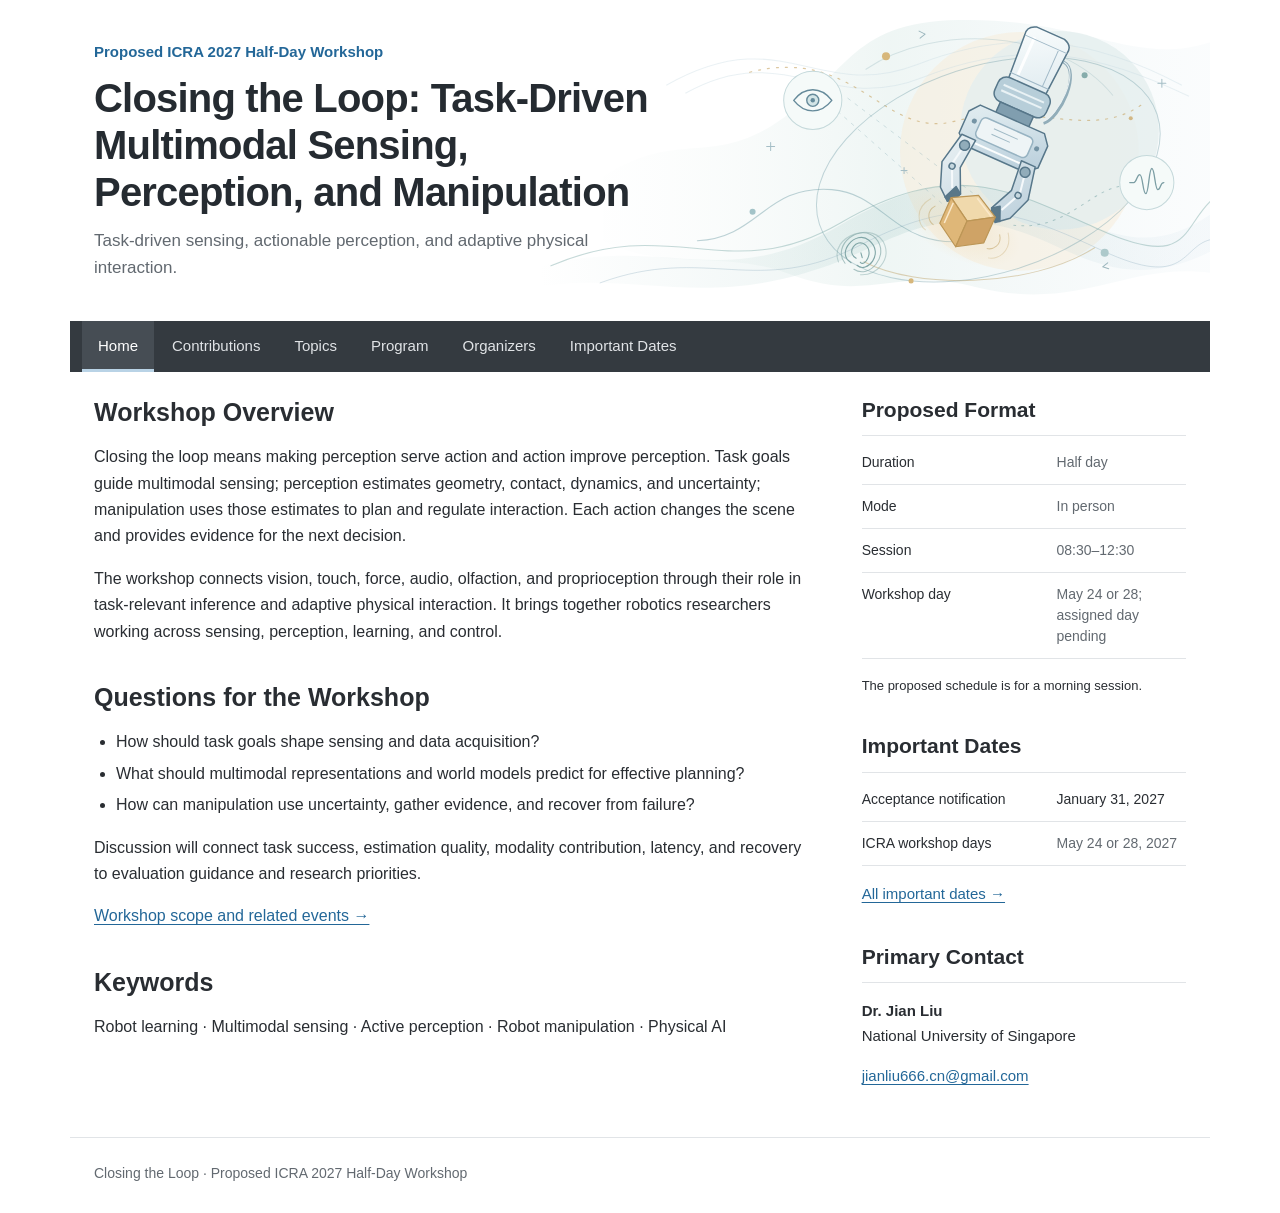
==== index.html @ 82f2e0cb "Align workshop site with completed proposal" ====
<!DOCTYPE html>
<html lang="en">
<head>
  <meta charset="utf-8" />
  <meta name="viewport" content="width=device-width, initial-scale=1" />
  <title>Closing the Loop | ICRA 2027 Workshop</title>
  <meta name="description" content="Closing the Loop is a proposed ICRA 2027 half-day workshop on task-driven multimodal sensing, perception, and manipulation." />
  <link rel="icon" href="assets/favicon.svg" type="image/svg+xml" />
  <link rel="stylesheet" href="styles.css" />
</head>
<body>
  <a class="skip-link" href="#main-content">Skip to content</a>

  <header class="site-header container">
    <div class="header-content">
      <p class="workshop-label">Proposed ICRA 2027 Half-Day Workshop</p>
      <p class="site-title">Closing the Loop: Task-Driven Multimodal Sensing, Perception, and Manipulation</p>
      <p class="subtitle">Task-driven sensing, actionable perception, and adaptive physical interaction.</p>
    </div>
  </header>

  <nav class="site-nav container" aria-label="Main navigation">
    <a href="index.html" aria-current="page">Home</a>
    <a href="cfp.html">Contributions</a>
    <a href="topics.html">Topics</a>
    <a href="program.html">Program</a>
    <a href="organizers.html">Organizers</a>
    <a href="dates.html">Important Dates</a>
  </nav>

  <main id="main-content" class="container main-content" tabindex="-1">
    <div class="page-layout">
      <div class="content-column">
        <section id="overview" class="section" aria-labelledby="overview-heading">
          <h1 id="overview-heading" class="page-title">Workshop Overview</h1>
          <p>
            Closing the loop means making perception serve action and action improve perception. Task goals guide
            multimodal sensing; perception estimates geometry, contact, dynamics, and uncertainty; manipulation uses
            those estimates to plan and regulate interaction. Each action changes the scene and provides evidence for
            the next decision.
          </p>
          <p>
            The workshop connects vision, touch, force, audio, olfaction, and proprioception through their role in
            task-relevant inference and adaptive physical interaction. It brings together robotics researchers working
            across sensing, perception, learning, and control.
          </p>
        </section>

        <section id="questions" class="section" aria-labelledby="questions-heading">
          <h2 id="questions-heading">Questions for the Workshop</h2>
          <ul>
            <li>How should task goals shape sensing and data acquisition?</li>
            <li>What should multimodal representations and world models predict for effective planning?</li>
            <li>How can manipulation use uncertainty, gather evidence, and recover from failure?</li>
          </ul>
          <p>
            Discussion will connect task success, estimation quality, modality contribution, latency, and recovery to
            evaluation guidance and research priorities.
          </p>
          <p><a href="topics.html">Workshop scope and related events &rarr;</a></p>
        </section>

        <section id="keywords" class="section" aria-labelledby="keywords-heading">
          <h2 id="keywords-heading">Keywords</h2>
          <p>Robot learning · Multimodal sensing · Active perception · Robot manipulation · Physical AI</p>
        </section>
      </div>

      <aside class="sidebar" aria-label="Workshop information">
        <section id="format" class="section" aria-labelledby="format-heading">
          <h2 id="format-heading">Proposed Format</h2>
          <table class="dates-table" aria-labelledby="format-heading">
            <tbody>
              <tr><th scope="row">Duration</th><td>Half day</td></tr>
              <tr><th scope="row">Mode</th><td>In person</td></tr>
              <tr><th scope="row">Session</th><td>08:30–12:30</td></tr>
              <tr><th scope="row">Workshop day</th><td>May 24 or 28; assigned day pending</td></tr>
            </tbody>
          </table>
          <p class="small">The proposed schedule is for a morning session.</p>
        </section>

        <section id="dates" class="section" aria-labelledby="dates-heading">
          <h2 id="dates-heading">Important Dates</h2>
          <table class="dates-table" aria-labelledby="dates-heading">
            <tbody>
              <tr><th scope="row">Acceptance notification</th><td><time datetime="2027-01-31">January 31, 2027</time></td></tr>
              <tr><th scope="row">ICRA workshop days</th><td>May 24 or 28, 2027</td></tr>
            </tbody>
          </table>
          <p><a href="dates.html">All important dates &rarr;</a></p>
        </section>

        <section id="contact" class="section" aria-labelledby="contact-heading">
          <h2 id="contact-heading">Primary Contact</h2>
          <p><strong>Dr. Jian Liu</strong><br />National University of Singapore</p>
          <p><a href="mailto:jianliu666.cn@gmail.com">jianliu666.cn@gmail.com</a></p>
        </section>
      </aside>
    </div>
  </main>

  <footer class="site-footer container">
    <p>Closing the Loop · Proposed ICRA 2027 Half-Day Workshop</p>
  </footer>
</body>
</html>
---- styles.css ----
:root {
  --text: #292d32;
  --muted: #626970;
  --line: #e1e4e7;
  --accent: #236798;
  --nav: #343a40;
}

* { box-sizing: border-box; }

html {
  scroll-behavior: smooth;
  scroll-padding-top: 24px;
}

body {
  margin: 0;
  background: #fff;
  color: var(--text);
  font-family: -apple-system, BlinkMacSystemFont, "Segoe UI", Arial, sans-serif;
  font-size: 16px;
  line-height: 1.65;
}

a {
  color: var(--accent);
  text-decoration: underline;
  text-underline-offset: 3px;
  text-decoration-thickness: 1px;
}

a:hover { color: #154a70; }

:focus-visible {
  outline: 3px solid var(--accent);
  outline-offset: 4px;
}

.container {
  width: min(1140px, calc(100% - 48px));
  margin-inline: auto;
}

.skip-link {
  position: absolute;
  top: 12px;
  left: 12px;
  z-index: 2;
  padding: 8px 16px;
  background: #fff;
  transform: translateY(-160%);
}

.skip-link:focus { transform: translateY(0); }

.site-header {
  position: relative;
  isolation: isolate;
  display: flex;
  align-items: center;
  min-height: 290px;
  padding: 40px 24px;
}

/* Hand-drawn SVG artwork; all shapes remain editable in assets/multisensory-art.svg. */
.site-header::before {
  position: absolute;
  z-index: -1;
  top: 0;
  right: 0;
  bottom: 0;
  width: 100%;
  background: url("assets/multisensory-art.svg") right center / cover no-repeat;
  content: "";
}

.header-content { width: 54%; }

.workshop-label {
  margin: 0 0 10px;
  color: var(--accent);
  font-size: 15px;
  font-weight: 600;
}

.site-title {
  margin: 0 0 12px;
  color: #252b31;
  font-size: clamp(30px, 3.2vw, 40px);
  font-weight: 600;
  letter-spacing: -0.8px;
  line-height: 1.18;
}

.subtitle {
  max-width: 31em;
  margin: 0;
  color: var(--muted);
  font-size: 17px;
  line-height: 1.55;
}

.site-nav {
  display: flex;
  flex-wrap: wrap;
  align-items: stretch;
  gap: 2px;
  padding: 0 12px;
  background: var(--nav);
}

.site-nav a {
  display: block;
  padding: 13px 16px;
  color: #e0e3e6;
  font-size: 15px;
  text-decoration: none;
}

.site-nav a:hover,
.site-nav a[aria-current="page"] {
  background: #464d54;
  color: #fff;
}

.site-nav a[aria-current="page"] { box-shadow: inset 0 -3px #b9d3e6; }
.site-nav a:focus-visible { outline-color: #fff; outline-offset: -4px; }

.main-content { padding: 24px 24px 48px; }

.draft-notice {
  margin: 0 0 34px;
  padding: 0 0 20px;
  border-bottom: 1px solid var(--line);
  color: var(--muted);
  font-size: 14px;
}

.page-layout {
  display: grid;
  grid-template-columns: minmax(0, 2.2fr) minmax(0, 1fr);
  gap: 54px;
  align-items: start;
}

.section { margin-bottom: 36px; }
.section:last-child { margin-bottom: 0; }

h2,
.page-title {
  margin: 0 0 16px;
  font-size: 25px;
  font-weight: 600;
  line-height: 1.3;
}

h3 {
  margin: 20px 0 8px;
  font-size: 16px;
  font-weight: 600;
}

.subheading {
  margin: 20px 0 12px;
  font-size: 18px;
}

p { margin: 0 0 16px; }
.section > :last-child { margin-bottom: 0; }
.muted { color: var(--muted); }
.small { font-size: 14px; }

ul {
  margin: 0 0 16px;
  padding-left: 22px;
}

li { margin-bottom: 5px; }

.organizer-list {
  display: flex;
  flex-wrap: wrap;
  gap: 8px 36px;
  padding: 0;
  list-style: none;
}

table {
  width: 100%;
  margin-bottom: 16px;
  border-collapse: collapse;
  font-size: 15px;
  line-height: 1.5;
}

th,
td {
  padding: 11px 12px;
  border-bottom: 1px solid var(--line);
  vertical-align: top;
  text-align: left;
}

th {
  width: 34%;
  padding-left: 0;
  font-weight: 600;
}

td { padding-right: 0; }
tr:first-child > * { border-top: 1px solid var(--line); }

.sidebar h2 {
  padding-bottom: 12px;
  border-bottom: 1px solid var(--line);
  font-size: 21px;
}

.sidebar p { font-size: 15px; }
.sidebar p.small { font-size: 13px; }
.dates-table { margin-bottom: 16px; font-size: 14px; }
.dates-table th { width: 57%; font-weight: 500; }
.dates-table td { padding-left: 10px; color: var(--muted); }
.dates-table tr:first-child > * { padding-top: 0; border-top: 0; }
.dates-table time { color: var(--text); }

.site-footer {
  padding: 24px;
  border-top: 1px solid var(--line);
  color: var(--muted);
  font-size: 14px;
}

.site-footer p { margin: 0 0 4px; }
.site-footer .small { font-size: 13px; }

@media (max-width: 900px) {
  .site-header { min-height: 260px; padding-inline: 16px; }
  .header-content { width: 59%; }
  .site-header::before { background-size: auto 100%; opacity: 0.7; }
  .site-nav { padding-inline: 4px; }
  .site-nav a { padding-inline: 12px; }
  .main-content { padding-inline: 16px; }
  .page-layout { gap: 30px; grid-template-columns: minmax(0, 1.8fr) minmax(0, 1fr); }
  .site-footer { padding-inline: 16px; }
}

@media (max-width: 700px) {
  .container { width: calc(100% - 32px); }
  .site-header { min-height: 260px; padding: 30px 8px; }
  .site-header::before { opacity: 0.18; }
  .header-content { width: 100%; }
  .site-title { max-width: 18ch; font-size: 34px; }
  .subtitle { max-width: 29em; font-size: 16px; }
  .site-nav { padding: 4px; gap: 0; }
  .site-nav a { padding: 10px 12px; font-size: 14px; }
  .main-content { padding: 20px 8px 36px; }
  .draft-notice { margin-bottom: 28px; }
  .page-layout { grid-template-columns: 1fr; gap: 36px; }
  .sidebar { padding-top: 28px; border-top: 1px solid var(--line); }
  h2, .page-title { font-size: 23px; }
  th { width: 36%; }
  th, td { padding-block: 10px; }
  .site-footer { padding: 20px 8px; }
}

@media (prefers-reduced-motion: reduce) {
  html { scroll-behavior: auto; }
}
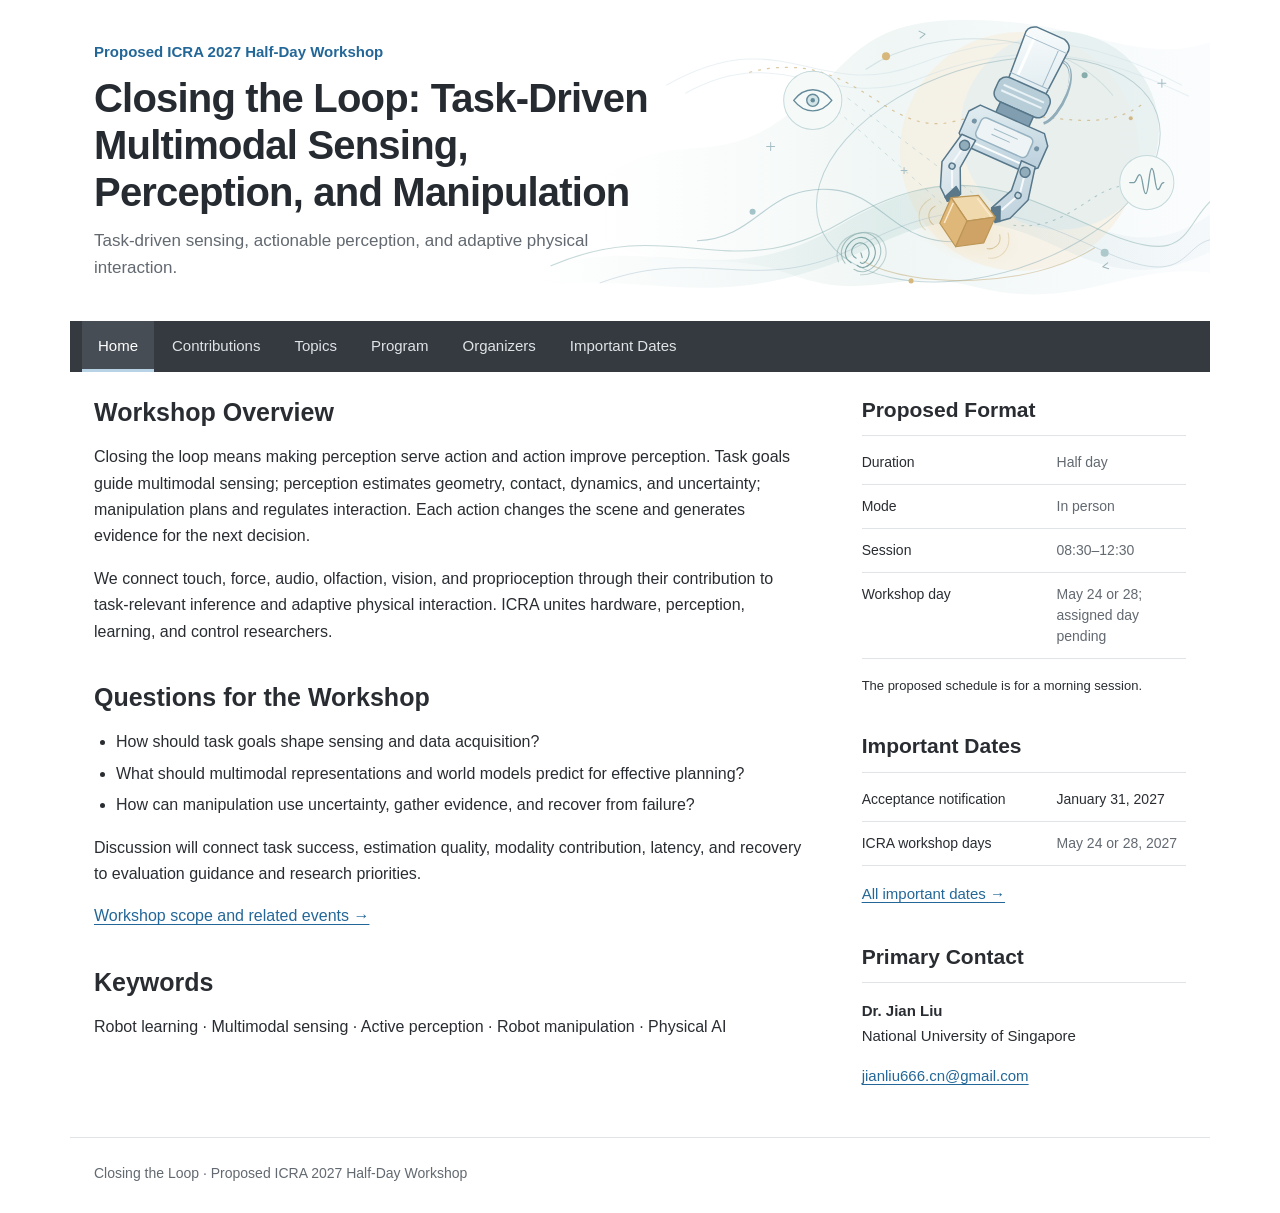
==== commit a5370788: "Use proposal wording on workshop overview" ====
--- a/index.html
+++ b/index.html
@@ -35,14 +35,13 @@
           <h1 id="overview-heading" class="page-title">Workshop Overview</h1>
           <p>
             Closing the loop means making perception serve action and action improve perception. Task goals guide
-            multimodal sensing; perception estimates geometry, contact, dynamics, and uncertainty; manipulation uses
-            those estimates to plan and regulate interaction. Each action changes the scene and provides evidence for
-            the next decision.
+            multimodal sensing; perception estimates geometry, contact, dynamics, and uncertainty; manipulation plans
+            and regulates interaction. Each action changes the scene and generates evidence for the next decision.
           </p>
           <p>
-            The workshop connects vision, touch, force, audio, olfaction, and proprioception through their role in
-            task-relevant inference and adaptive physical interaction. It brings together robotics researchers working
-            across sensing, perception, learning, and control.
+            We connect touch, force, audio, olfaction, vision, and proprioception through their contribution to
+            task-relevant inference and adaptive physical interaction. ICRA unites hardware, perception, learning, and
+            control researchers.
           </p>
         </section>
 
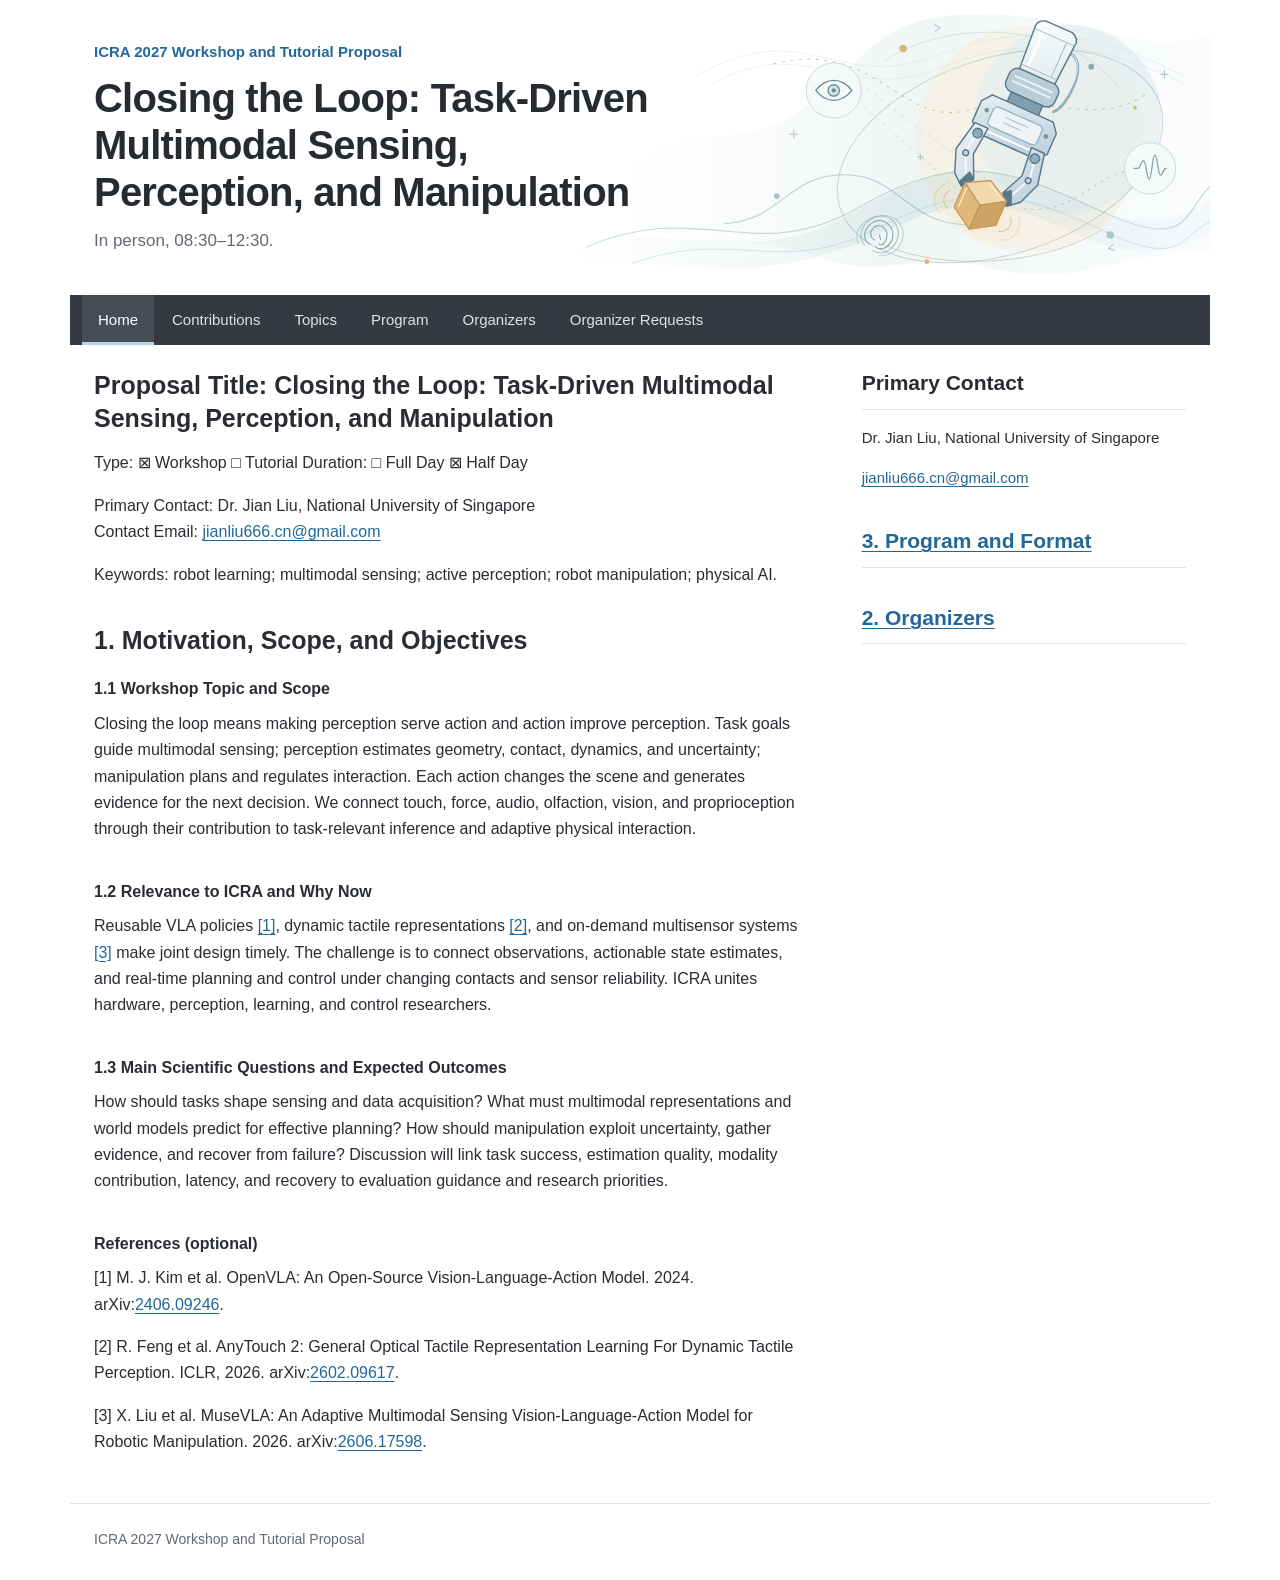
==== commit f96a7095: "Copy proposal sections verbatim into site" ====
--- a/index.html
+++ b/index.html
@@ -3,8 +3,7 @@
 <head>
   <meta charset="utf-8" />
   <meta name="viewport" content="width=device-width, initial-scale=1" />
-  <title>Closing the Loop | ICRA 2027 Workshop</title>
-  <meta name="description" content="Closing the Loop is a proposed ICRA 2027 half-day workshop on task-driven multimodal sensing, perception, and manipulation." />
+  <title>Closing the Loop: Task-Driven Multimodal Sensing, Perception, and Manipulation</title>
   <link rel="icon" href="assets/favicon.svg" type="image/svg+xml" />
   <link rel="stylesheet" href="styles.css" />
 </head>
@@ -13,9 +12,9 @@
 
   <header class="site-header container">
     <div class="header-content">
-      <p class="workshop-label">Proposed ICRA 2027 Half-Day Workshop</p>
+      <p class="workshop-label">ICRA 2027 Workshop and Tutorial Proposal</p>
       <p class="site-title">Closing the Loop: Task-Driven Multimodal Sensing, Perception, and Manipulation</p>
-      <p class="subtitle">Task-driven sensing, actionable perception, and adaptive physical interaction.</p>
+      <p class="subtitle">In person, 08:30–12:30.</p>
     </div>
   </header>
 
@@ -25,82 +24,59 @@
     <a href="topics.html">Topics</a>
     <a href="program.html">Program</a>
     <a href="organizers.html">Organizers</a>
-    <a href="dates.html">Important Dates</a>
+    <a href="dates.html">Organizer Requests</a>
   </nav>
 
   <main id="main-content" class="container main-content" tabindex="-1">
     <div class="page-layout">
       <div class="content-column">
-        <section id="overview" class="section" aria-labelledby="overview-heading">
-          <h1 id="overview-heading" class="page-title">Workshop Overview</h1>
-          <p>
-            Closing the loop means making perception serve action and action improve perception. Task goals guide
-            multimodal sensing; perception estimates geometry, contact, dynamics, and uncertainty; manipulation plans
-            and regulates interaction. Each action changes the scene and generates evidence for the next decision.
-          </p>
-          <p>
-            We connect touch, force, audio, olfaction, vision, and proprioception through their contribution to
-            task-relevant inference and adaptive physical interaction. ICRA unites hardware, perception, learning, and
-            control researchers.
-          </p>
+        <section id="proposal-title" class="section" aria-labelledby="proposal-title-heading">
+          <h1 id="proposal-title-heading" class="page-title">Proposal Title: Closing the Loop: Task-Driven Multimodal Sensing, Perception, and Manipulation</h1>
+          <p>Type: ⊠ Workshop □ Tutorial Duration: □ Full Day ⊠ Half Day</p>
+          <p>Primary Contact: Dr. Jian Liu, National University of Singapore<br />Contact Email: <a href="mailto:jianliu666.cn@gmail.com">jianliu666.cn@gmail.com</a></p>
+          <p>Keywords: robot learning; multimodal sensing; active perception; robot manipulation; physical AI.</p>
         </section>
 
-        <section id="questions" class="section" aria-labelledby="questions-heading">
-          <h2 id="questions-heading">Questions for the Workshop</h2>
-          <ul>
-            <li>How should task goals shape sensing and data acquisition?</li>
-            <li>What should multimodal representations and world models predict for effective planning?</li>
-            <li>How can manipulation use uncertainty, gather evidence, and recover from failure?</li>
-          </ul>
-          <p>
-            Discussion will connect task success, estimation quality, modality contribution, latency, and recovery to
-            evaluation guidance and research priorities.
-          </p>
-          <p><a href="topics.html">Workshop scope and related events &rarr;</a></p>
-        </section>
-
-        <section id="keywords" class="section" aria-labelledby="keywords-heading">
-          <h2 id="keywords-heading">Keywords</h2>
-          <p>Robot learning · Multimodal sensing · Active perception · Robot manipulation · Physical AI</p>
+        <section id="motivation" class="section" aria-labelledby="motivation-heading">
+          <h2 id="motivation-heading">1. Motivation, Scope, and Objectives</h2>
+          <section id="topic-scope" class="section" aria-labelledby="topic-scope-heading">
+            <h3 id="topic-scope-heading">1.1 Workshop Topic and Scope</h3>
+            <p>Closing the loop means making perception serve action and action improve perception. Task goals guide multimodal sensing; perception estimates geometry, contact, dynamics, and uncertainty; manipulation plans and regulates interaction. Each action changes the scene and generates evidence for the next decision. We connect touch, force, audio, olfaction, vision, and proprioception through their contribution to task-relevant inference and adaptive physical interaction.</p>
+          </section>
+          <section id="relevance" class="section" aria-labelledby="relevance-heading">
+            <h3 id="relevance-heading">1.2 Relevance to ICRA and Why Now</h3>
+            <p>Reusable VLA policies <a href="#ref-1">[1]</a>, dynamic tactile representations <a href="#ref-2">[2]</a>, and on-demand multisensor systems <a href="#ref-3">[3]</a> make joint design timely. The challenge is to connect observations, actionable state estimates, and real-time planning and control under changing contacts and sensor reliability. ICRA unites hardware, perception, learning, and control researchers.</p>
+          </section>
+          <section id="questions" class="section" aria-labelledby="questions-heading">
+            <h3 id="questions-heading">1.3 Main Scientific Questions and Expected Outcomes</h3>
+            <p>How should tasks shape sensing and data acquisition? What must multimodal representations and world models predict for effective planning? How should manipulation exploit uncertainty, gather evidence, and recover from failure? Discussion will link task success, estimation quality, modality contribution, latency, and recovery to evaluation guidance and research priorities.</p>
+          </section>
+          <section id="references" class="section" aria-labelledby="references-heading">
+            <h3 id="references-heading">References (optional)</h3>
+            <p id="ref-1">[1] M. J. Kim et al. OpenVLA: An Open-Source Vision-Language-Action Model. 2024. arXiv:<a href="https://arxiv.org/abs/2406.09246">2406.09246</a>.</p>
+            <p id="ref-2">[2] R. Feng et al. AnyTouch 2: General Optical Tactile Representation Learning For Dynamic Tactile Perception. ICLR, 2026. arXiv:<a href="https://arxiv.org/abs/2602.09617">2602.09617</a>.</p>
+            <p id="ref-3">[3] X. Liu et al. MuseVLA: An Adaptive Multimodal Sensing Vision-Language-Action Model for Robotic Manipulation. 2026. arXiv:<a href="https://arxiv.org/abs/2606.17598">2606.17598</a>.</p>
+          </section>
         </section>
       </div>
-
-      <aside class="sidebar" aria-label="Workshop information">
-        <section id="format" class="section" aria-labelledby="format-heading">
-          <h2 id="format-heading">Proposed Format</h2>
-          <table class="dates-table" aria-labelledby="format-heading">
-            <tbody>
-              <tr><th scope="row">Duration</th><td>Half day</td></tr>
-              <tr><th scope="row">Mode</th><td>In person</td></tr>
-              <tr><th scope="row">Session</th><td>08:30–12:30</td></tr>
-              <tr><th scope="row">Workshop day</th><td>May 24 or 28; assigned day pending</td></tr>
-            </tbody>
-          </table>
-          <p class="small">The proposed schedule is for a morning session.</p>
+      <aside class="sidebar" aria-label="Proposal sections">
+        <section class="section" aria-labelledby="contact-heading">
+          <h2 id="contact-heading">Primary Contact</h2>
+          <p>Dr. Jian Liu, National University of Singapore</p>
+          <p><a href="mailto:jianliu666.cn@gmail.com">jianliu666.cn@gmail.com</a></p>
         </section>
-
-        <section id="dates" class="section" aria-labelledby="dates-heading">
-          <h2 id="dates-heading">Important Dates</h2>
-          <table class="dates-table" aria-labelledby="dates-heading">
-            <tbody>
-              <tr><th scope="row">Acceptance notification</th><td><time datetime="2027-01-31">January 31, 2027</time></td></tr>
-              <tr><th scope="row">ICRA workshop days</th><td>May 24 or 28, 2027</td></tr>
-            </tbody>
-          </table>
-          <p><a href="dates.html">All important dates &rarr;</a></p>
+        <section class="section" aria-labelledby="program-link-heading">
+          <h2 id="program-link-heading"><a href="program.html">3. Program and Format</a></h2>
         </section>
-
-        <section id="contact" class="section" aria-labelledby="contact-heading">
-          <h2 id="contact-heading">Primary Contact</h2>
-          <p><strong>Dr. Jian Liu</strong><br />National University of Singapore</p>
-          <p><a href="mailto:jianliu666.cn@gmail.com">jianliu666.cn@gmail.com</a></p>
+        <section class="section" aria-labelledby="organizers-link-heading">
+          <h2 id="organizers-link-heading"><a href="organizers.html">2. Organizers</a></h2>
         </section>
       </aside>
     </div>
   </main>
 
   <footer class="site-footer container">
-    <p>Closing the Loop · Proposed ICRA 2027 Half-Day Workshop</p>
+    <p>ICRA 2027 Workshop and Tutorial Proposal</p>
   </footer>
 </body>
 </html>
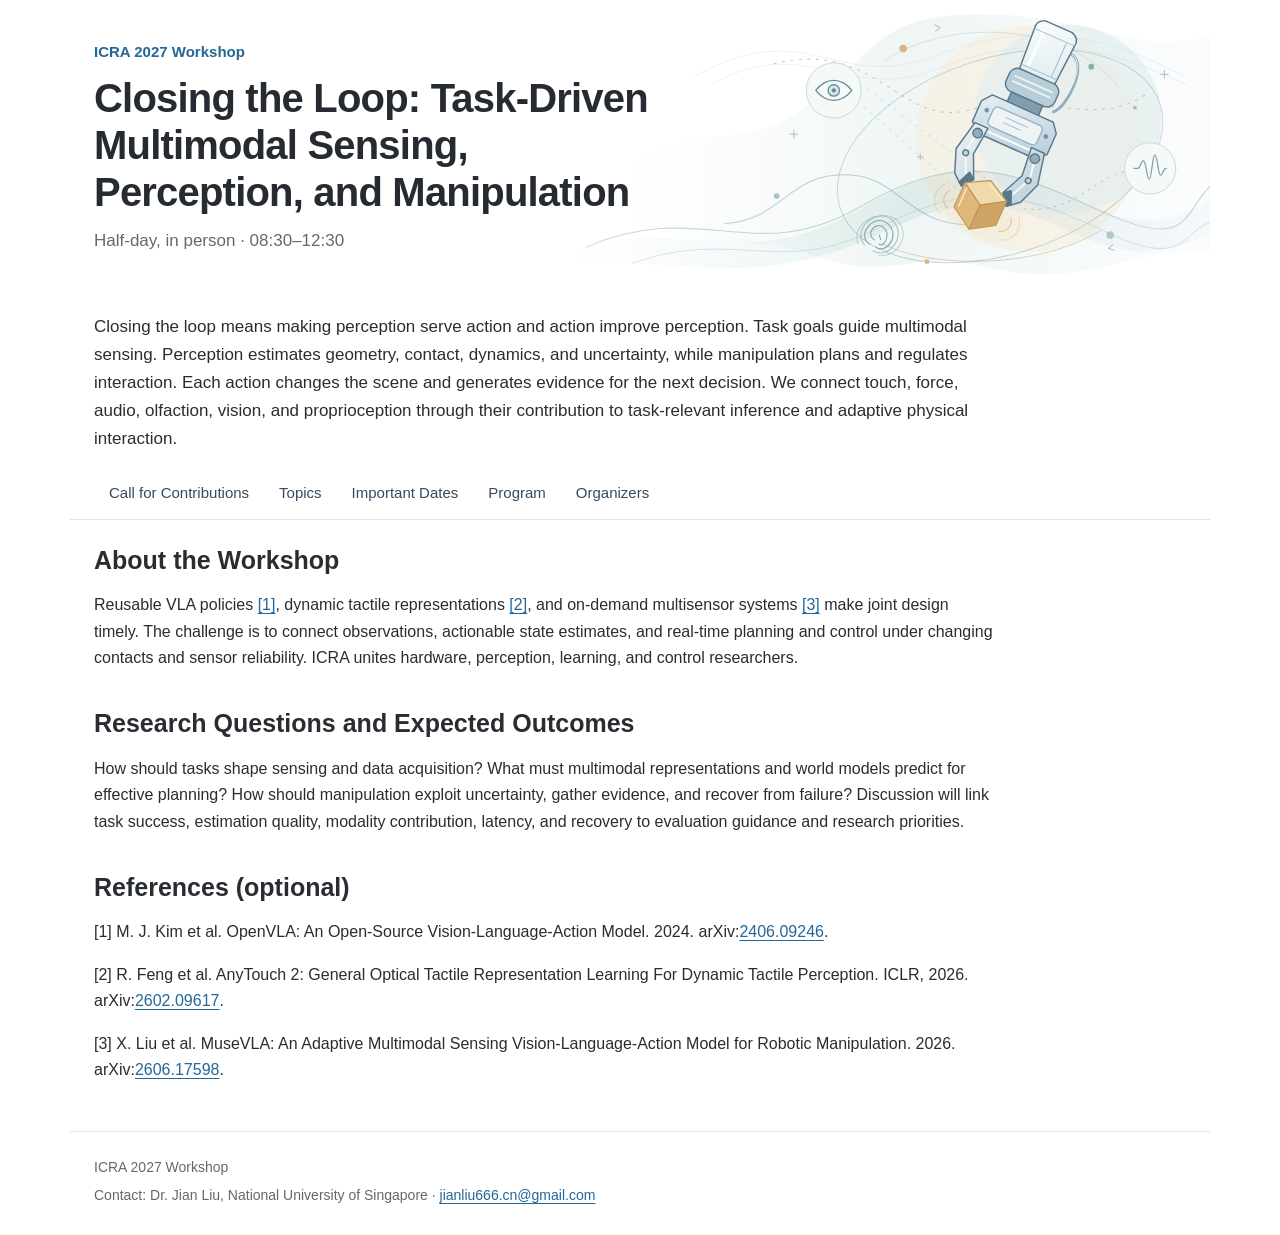
==== commit 01cbb8fb: "Match workshop tabs to reference site flow" ====
--- a/index.html
+++ b/index.html
@@ -12,71 +12,48 @@
 
   <header class="site-header container">
     <div class="header-content">
-      <p class="workshop-label">ICRA 2027 Workshop and Tutorial Proposal</p>
-      <p class="site-title">Closing the Loop: Task-Driven Multimodal Sensing, Perception, and Manipulation</p>
-      <p class="subtitle">In person, 08:30–12:30.</p>
+      <p class="workshop-label">ICRA 2027 Workshop</p>
+      <p class="site-title"><a href="index.html">Closing the Loop: Task-Driven Multimodal Sensing, Perception, and Manipulation</a></p>
+      <p class="subtitle">Half-day, in person · 08:30–12:30</p>
     </div>
   </header>
 
+  <div class="site-intro container">
+    <p>Closing the loop means making perception serve action and action improve perception. Task goals guide multimodal sensing. Perception estimates geometry, contact, dynamics, and uncertainty, while manipulation plans and regulates interaction. Each action changes the scene and generates evidence for the next decision. We connect touch, force, audio, olfaction, vision, and proprioception through their contribution to task-relevant inference and adaptive physical interaction.</p>
+  </div>
+
   <nav class="site-nav container" aria-label="Main navigation">
-    <a href="index.html" aria-current="page">Home</a>
-    <a href="cfp.html">Contributions</a>
+    <a href="cfp.html">Call for Contributions</a>
     <a href="topics.html">Topics</a>
+    <a href="dates.html">Important Dates</a>
     <a href="program.html">Program</a>
     <a href="organizers.html">Organizers</a>
-    <a href="dates.html">Organizer Requests</a>
   </nav>
 
   <main id="main-content" class="container main-content" tabindex="-1">
     <div class="page-layout">
       <div class="content-column">
-        <section id="proposal-title" class="section" aria-labelledby="proposal-title-heading">
-          <h1 id="proposal-title-heading" class="page-title">Proposal Title: Closing the Loop: Task-Driven Multimodal Sensing, Perception, and Manipulation</h1>
-          <p>Type: ⊠ Workshop □ Tutorial Duration: □ Full Day ⊠ Half Day</p>
-          <p>Primary Contact: Dr. Jian Liu, National University of Singapore<br />Contact Email: <a href="mailto:jianliu666.cn@gmail.com">jianliu666.cn@gmail.com</a></p>
-          <p>Keywords: robot learning; multimodal sensing; active perception; robot manipulation; physical AI.</p>
+        <section id="relevance" class="section" aria-labelledby="relevance-heading">
+          <h1 id="relevance-heading" class="page-title">About the Workshop</h1>
+          <p>Reusable VLA policies <a href="#ref-1">[1]</a>, dynamic tactile representations <a href="#ref-2">[2]</a>, and on-demand multisensor systems <a href="#ref-3">[3]</a> make joint design timely. The challenge is to connect observations, actionable state estimates, and real-time planning and control under changing contacts and sensor reliability. ICRA unites hardware, perception, learning, and control researchers.</p>
         </section>
-
-        <section id="motivation" class="section" aria-labelledby="motivation-heading">
-          <h2 id="motivation-heading">1. Motivation, Scope, and Objectives</h2>
-          <section id="topic-scope" class="section" aria-labelledby="topic-scope-heading">
-            <h3 id="topic-scope-heading">1.1 Workshop Topic and Scope</h3>
-            <p>Closing the loop means making perception serve action and action improve perception. Task goals guide multimodal sensing; perception estimates geometry, contact, dynamics, and uncertainty; manipulation plans and regulates interaction. Each action changes the scene and generates evidence for the next decision. We connect touch, force, audio, olfaction, vision, and proprioception through their contribution to task-relevant inference and adaptive physical interaction.</p>
-          </section>
-          <section id="relevance" class="section" aria-labelledby="relevance-heading">
-            <h3 id="relevance-heading">1.2 Relevance to ICRA and Why Now</h3>
-            <p>Reusable VLA policies <a href="#ref-1">[1]</a>, dynamic tactile representations <a href="#ref-2">[2]</a>, and on-demand multisensor systems <a href="#ref-3">[3]</a> make joint design timely. The challenge is to connect observations, actionable state estimates, and real-time planning and control under changing contacts and sensor reliability. ICRA unites hardware, perception, learning, and control researchers.</p>
-          </section>
-          <section id="questions" class="section" aria-labelledby="questions-heading">
-            <h3 id="questions-heading">1.3 Main Scientific Questions and Expected Outcomes</h3>
-            <p>How should tasks shape sensing and data acquisition? What must multimodal representations and world models predict for effective planning? How should manipulation exploit uncertainty, gather evidence, and recover from failure? Discussion will link task success, estimation quality, modality contribution, latency, and recovery to evaluation guidance and research priorities.</p>
-          </section>
-          <section id="references" class="section" aria-labelledby="references-heading">
-            <h3 id="references-heading">References (optional)</h3>
-            <p id="ref-1">[1] M. J. Kim et al. OpenVLA: An Open-Source Vision-Language-Action Model. 2024. arXiv:<a href="https://arxiv.org/abs/2406.09246">2406.09246</a>.</p>
-            <p id="ref-2">[2] R. Feng et al. AnyTouch 2: General Optical Tactile Representation Learning For Dynamic Tactile Perception. ICLR, 2026. arXiv:<a href="https://arxiv.org/abs/2602.09617">2602.09617</a>.</p>
-            <p id="ref-3">[3] X. Liu et al. MuseVLA: An Adaptive Multimodal Sensing Vision-Language-Action Model for Robotic Manipulation. 2026. arXiv:<a href="https://arxiv.org/abs/2606.17598">2606.17598</a>.</p>
-          </section>
+        <section id="questions" class="section" aria-labelledby="questions-heading">
+          <h2 id="questions-heading">Research Questions and Expected Outcomes</h2>
+          <p>How should tasks shape sensing and data acquisition? What must multimodal representations and world models predict for effective planning? How should manipulation exploit uncertainty, gather evidence, and recover from failure? Discussion will link task success, estimation quality, modality contribution, latency, and recovery to evaluation guidance and research priorities.</p>
+        </section>
+        <section id="references" class="section" aria-labelledby="references-heading">
+          <h2 id="references-heading">References (optional)</h2>
+          <p id="ref-1">[1] M. J. Kim et al. OpenVLA: An Open-Source Vision-Language-Action Model. 2024. arXiv:<a href="https://arxiv.org/abs/2406.09246">2406.09246</a>.</p>
+          <p id="ref-2">[2] R. Feng et al. AnyTouch 2: General Optical Tactile Representation Learning For Dynamic Tactile Perception. ICLR, 2026. arXiv:<a href="https://arxiv.org/abs/2602.09617">2602.09617</a>.</p>
+          <p id="ref-3">[3] X. Liu et al. MuseVLA: An Adaptive Multimodal Sensing Vision-Language-Action Model for Robotic Manipulation. 2026. arXiv:<a href="https://arxiv.org/abs/2606.17598">2606.17598</a>.</p>
         </section>
       </div>
-      <aside class="sidebar" aria-label="Proposal sections">
-        <section class="section" aria-labelledby="contact-heading">
-          <h2 id="contact-heading">Primary Contact</h2>
-          <p>Dr. Jian Liu, National University of Singapore</p>
-          <p><a href="mailto:jianliu666.cn@gmail.com">jianliu666.cn@gmail.com</a></p>
-        </section>
-        <section class="section" aria-labelledby="program-link-heading">
-          <h2 id="program-link-heading"><a href="program.html">3. Program and Format</a></h2>
-        </section>
-        <section class="section" aria-labelledby="organizers-link-heading">
-          <h2 id="organizers-link-heading"><a href="organizers.html">2. Organizers</a></h2>
-        </section>
-      </aside>
     </div>
   </main>
 
   <footer class="site-footer container">
-    <p>ICRA 2027 Workshop and Tutorial Proposal</p>
+    <p>ICRA 2027 Workshop</p>
+    <p>Contact: Dr. Jian Liu, National University of Singapore · <a href="mailto:jianliu666.cn@gmail.com">jianliu666.cn@gmail.com</a></p>
   </footer>
 </body>
 </html>
--- a/styles.css
+++ b/styles.css
@@ -3,7 +3,6 @@
   --muted: #626970;
   --line: #e1e4e7;
   --accent: #236798;
-  --nav: #343a40;
 }
 
 * { box-sizing: border-box; }
@@ -92,6 +91,13 @@
   line-height: 1.18;
 }
 
+.site-title a {
+  color: inherit;
+  text-decoration: none;
+}
+
+.site-title a:hover { color: var(--accent); }
+
 .subtitle {
   max-width: 31em;
   margin: 0;
@@ -100,31 +106,44 @@
   line-height: 1.55;
 }
 
+.site-intro {
+  padding: 18px 24px 16px;
+}
+
+.site-intro p {
+  max-width: 900px;
+  margin: 0;
+  font-size: 17px;
+}
+
 .site-nav {
   display: flex;
   flex-wrap: wrap;
   align-items: stretch;
-  gap: 2px;
-  padding: 0 12px;
-  background: var(--nav);
+  gap: 0;
+  padding: 0 24px;
+  border-bottom: 1px solid var(--line);
+  background: #fff;
 }
 
 .site-nav a {
   display: block;
-  padding: 13px 16px;
-  color: #e0e3e6;
+  padding: 12px 15px 10px;
+  border-bottom: 3px solid transparent;
+  color: #354b5e;
   font-size: 15px;
   text-decoration: none;
 }
 
-.site-nav a:hover,
+.site-nav a:hover {
+  background: #f5f7f8;
+  color: #154a70;
+}
+
 .site-nav a[aria-current="page"] {
-  background: #464d54;
-  color: #fff;
-}
-
-.site-nav a[aria-current="page"] { box-shadow: inset 0 -3px #b9d3e6; }
-.site-nav a:focus-visible { outline-color: #fff; outline-offset: -4px; }
+  border-bottom-color: var(--accent);
+  color: var(--accent);
+}
 
 .main-content { padding: 24px 24px 48px; }
 
@@ -136,12 +155,8 @@
   font-size: 14px;
 }
 
-.page-layout {
-  display: grid;
-  grid-template-columns: minmax(0, 2.2fr) minmax(0, 1fr);
-  gap: 54px;
-  align-items: start;
-}
+.page-layout { display: block; }
+.content-column { max-width: 900px; }
 
 .section { margin-bottom: 36px; }
 .section:last-child { margin-bottom: 0; }
@@ -210,14 +225,6 @@
 td { padding-right: 0; }
 tr:first-child > * { border-top: 1px solid var(--line); }
 
-.sidebar h2 {
-  padding-bottom: 12px;
-  border-bottom: 1px solid var(--line);
-  font-size: 21px;
-}
-
-.sidebar p { font-size: 15px; }
-.sidebar p.small { font-size: 13px; }
 .dates-table { margin-bottom: 16px; font-size: 14px; }
 .dates-table th { width: 57%; font-weight: 500; }
 .dates-table td { padding-left: 10px; color: var(--muted); }
@@ -238,10 +245,10 @@
   .site-header { min-height: 260px; padding-inline: 16px; }
   .header-content { width: 59%; }
   .site-header::before { background-size: auto 100%; opacity: 0.7; }
+  .site-intro { padding-inline: 16px; }
   .site-nav { padding-inline: 4px; }
   .site-nav a { padding-inline: 12px; }
   .main-content { padding-inline: 16px; }
-  .page-layout { gap: 30px; grid-template-columns: minmax(0, 1.8fr) minmax(0, 1fr); }
   .site-footer { padding-inline: 16px; }
 }
 
@@ -253,11 +260,11 @@
   .site-title { max-width: 18ch; font-size: 34px; }
   .subtitle { max-width: 29em; font-size: 16px; }
   .site-nav { padding: 4px; gap: 0; }
-  .site-nav a { padding: 10px 12px; font-size: 14px; }
+  .site-intro { padding: 16px 8px 14px; }
+  .site-intro p { font-size: 16px; }
+  .site-nav a { padding: 9px 10px 7px; font-size: 14px; }
   .main-content { padding: 20px 8px 36px; }
   .draft-notice { margin-bottom: 28px; }
-  .page-layout { grid-template-columns: 1fr; gap: 36px; }
-  .sidebar { padding-top: 28px; border-top: 1px solid var(--line); }
   h2, .page-title { font-size: 23px; }
   th { width: 36%; }
   th, td { padding-block: 10px; }
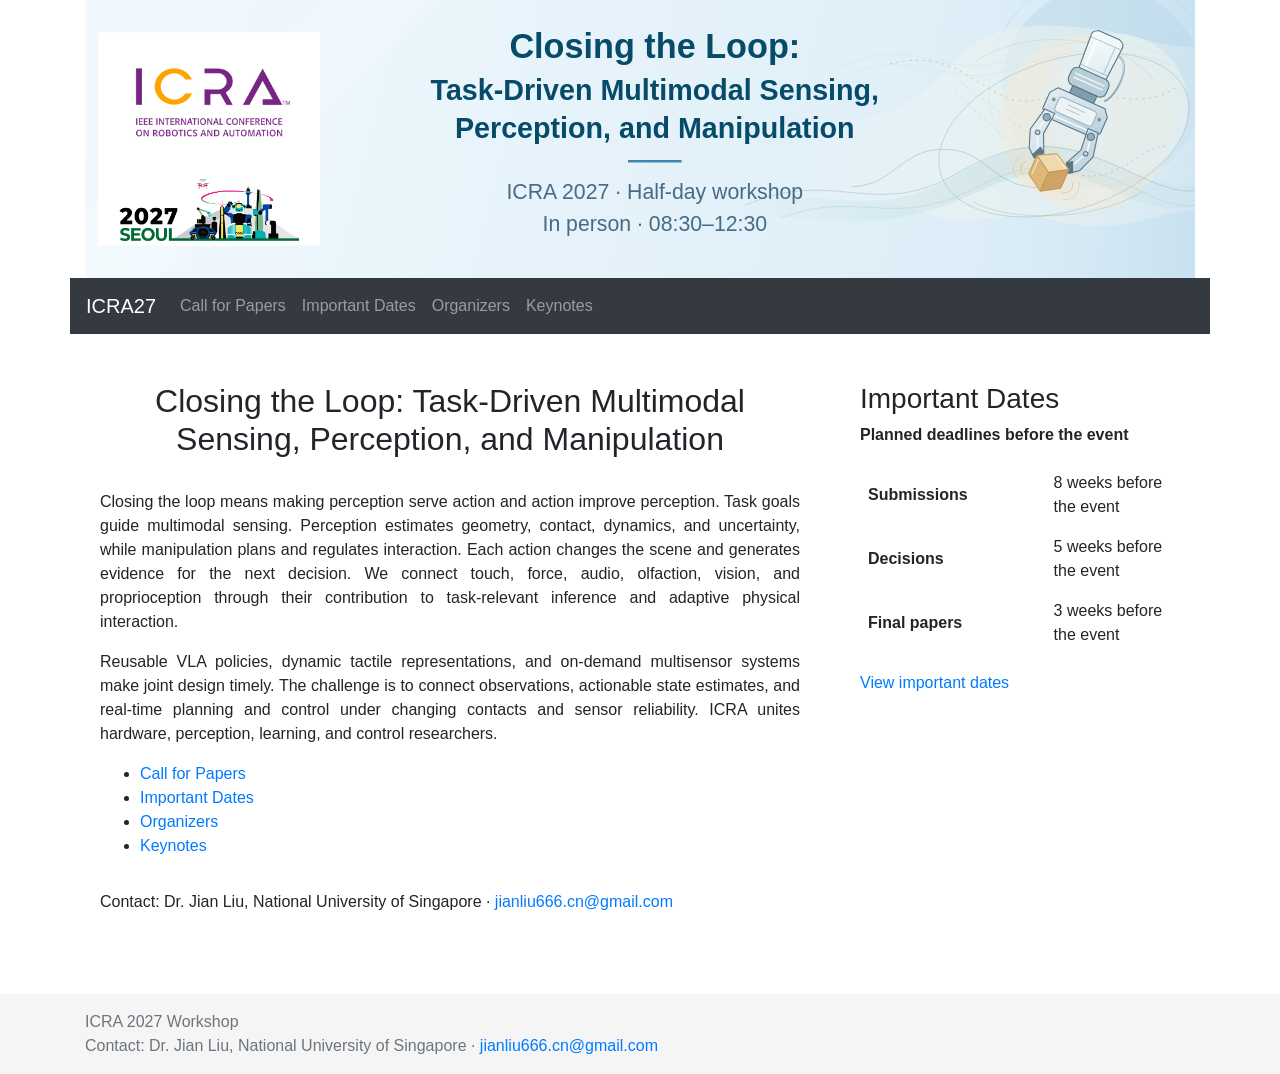
==== commit 131f4dee: "Match CV4DC layout and simplify workshop pages" ====
--- a/index.html
+++ b/index.html
@@ -6,54 +6,64 @@
   <title>Closing the Loop: Task-Driven Multimodal Sensing, Perception, and Manipulation</title>
   <link rel="icon" href="assets/favicon.svg" type="image/svg+xml" />
   <link rel="stylesheet" href="styles.css" />
+  <script src="script.js" defer></script>
 </head>
 <body>
   <a class="skip-link" href="#main-content">Skip to content</a>
 
   <header class="site-header container">
-    <div class="header-content">
-      <p class="workshop-label">ICRA 2027 Workshop</p>
-      <p class="site-title"><a href="index.html">Closing the Loop: Task-Driven Multimodal Sensing, Perception, and Manipulation</a></p>
-      <p class="subtitle">Half-day, in person · 08:30–12:30</p>
-    </div>
+    <a href="index.html" aria-label="Workshop home">
+      <img src="assets/workshop-banner.svg" width="1200" height="300" alt="Closing the Loop: Task-Driven Multimodal Sensing, Perception, and Manipulation. ICRA 2027 half-day workshop, with the official ICRA and Seoul 2027 logos." />
+    </a>
   </header>
 
-  <div class="site-intro container">
-    <p>Closing the loop means making perception serve action and action improve perception. Task goals guide multimodal sensing. Perception estimates geometry, contact, dynamics, and uncertainty, while manipulation plans and regulates interaction. Each action changes the scene and generates evidence for the next decision. We connect touch, force, audio, olfaction, vision, and proprioception through their contribution to task-relevant inference and adaptive physical interaction.</p>
-  </div>
-
   <nav class="site-nav container" aria-label="Main navigation">
-    <a href="cfp.html">Call for Contributions</a>
-    <a href="topics.html">Topics</a>
-    <a href="dates.html">Important Dates</a>
-    <a href="program.html">Program</a>
-    <a href="organizers.html">Organizers</a>
+    <a class="nav-brand" href="index.html" aria-current="page">ICRA27</a>
+    <button class="menu-toggle" type="button" aria-controls="page-navigation" aria-expanded="false" aria-label="Toggle navigation"><span></span><span></span><span></span></button>
+    <div class="nav-links" id="page-navigation">
+      <a href="cfp.html">Call for Papers</a>
+      <a href="dates.html">Important Dates</a>
+      <a href="organizers.html">Organizers</a>
+      <a href="keynotes.html">Keynotes</a>
+    </div>
   </nav>
 
   <main id="main-content" class="container main-content" tabindex="-1">
     <div class="page-layout">
       <div class="content-column">
-        <section id="relevance" class="section" aria-labelledby="relevance-heading">
-          <h1 id="relevance-heading" class="page-title">About the Workshop</h1>
-          <p>Reusable VLA policies <a href="#ref-1">[1]</a>, dynamic tactile representations <a href="#ref-2">[2]</a>, and on-demand multisensor systems <a href="#ref-3">[3]</a> make joint design timely. The challenge is to connect observations, actionable state estimates, and real-time planning and control under changing contacts and sensor reliability. ICRA unites hardware, perception, learning, and control researchers.</p>
+        <h1 id="overview-heading" class="page-title">Closing the Loop: Task-Driven Multimodal Sensing, Perception, and Manipulation</h1>
+        <p>Closing the loop means making perception serve action and action improve perception. Task goals guide multimodal sensing. Perception estimates geometry, contact, dynamics, and uncertainty, while manipulation plans and regulates interaction. Each action changes the scene and generates evidence for the next decision. We connect touch, force, audio, olfaction, vision, and proprioception through their contribution to task-relevant inference and adaptive physical interaction.</p>
+        <p>Reusable VLA policies, dynamic tactile representations, and on-demand multisensor systems make joint design timely. The challenge is to connect observations, actionable state estimates, and real-time planning and control under changing contacts and sensor reliability. ICRA unites hardware, perception, learning, and control researchers.</p>
+        <ul class="quick-links">
+          <li><a href="cfp.html">Call for Papers</a></li>
+          <li><a href="dates.html">Important Dates</a></li>
+          <li><a href="organizers.html">Organizers</a></li>
+          <li><a href="keynotes.html">Keynotes</a></li>
+        </ul>
+        <p>Contact: Dr. Jian Liu, National University of Singapore · <a href="mailto:jianliu666.cn@gmail.com">jianliu666.cn@gmail.com</a></p>
+      </div>
+      <aside class="sidebar" aria-label="Workshop information">
+        <section class="section" aria-labelledby="sidebar-dates-heading">
+          <h2 id="sidebar-dates-heading">Important Dates</h2>
+          <p><strong>Planned deadlines before the event</strong></p>
+          <table class="dates-table" aria-labelledby="sidebar-dates-heading">
+            <tbody>
+              <tr><th scope="row">Submissions</th><td>8 weeks before the event</td></tr>
+              <tr><th scope="row">Decisions</th><td>5 weeks before the event</td></tr>
+              <tr><th scope="row">Final papers</th><td>3 weeks before the event</td></tr>
+            </tbody>
+          </table>
+          <p><a href="dates.html">View important dates</a></p>
         </section>
-        <section id="questions" class="section" aria-labelledby="questions-heading">
-          <h2 id="questions-heading">Research Questions and Expected Outcomes</h2>
-          <p>How should tasks shape sensing and data acquisition? What must multimodal representations and world models predict for effective planning? How should manipulation exploit uncertainty, gather evidence, and recover from failure? Discussion will link task success, estimation quality, modality contribution, latency, and recovery to evaluation guidance and research priorities.</p>
-        </section>
-        <section id="references" class="section" aria-labelledby="references-heading">
-          <h2 id="references-heading">References (optional)</h2>
-          <p id="ref-1">[1] M. J. Kim et al. OpenVLA: An Open-Source Vision-Language-Action Model. 2024. arXiv:<a href="https://arxiv.org/abs/2406.09246">2406.09246</a>.</p>
-          <p id="ref-2">[2] R. Feng et al. AnyTouch 2: General Optical Tactile Representation Learning For Dynamic Tactile Perception. ICLR, 2026. arXiv:<a href="https://arxiv.org/abs/2602.09617">2602.09617</a>.</p>
-          <p id="ref-3">[3] X. Liu et al. MuseVLA: An Adaptive Multimodal Sensing Vision-Language-Action Model for Robotic Manipulation. 2026. arXiv:<a href="https://arxiv.org/abs/2606.17598">2606.17598</a>.</p>
-        </section>
-      </div>
+      </aside>
     </div>
   </main>
 
-  <footer class="site-footer container">
-    <p>ICRA 2027 Workshop</p>
-    <p>Contact: Dr. Jian Liu, National University of Singapore · <a href="mailto:jianliu666.cn@gmail.com">jianliu666.cn@gmail.com</a></p>
+  <footer class="site-footer">
+    <div class="container">
+      <p>ICRA 2027 Workshop</p>
+      <p>Contact: Dr. Jian Liu, National University of Singapore · <a href="mailto:jianliu666.cn@gmail.com">jianliu666.cn@gmail.com</a></p>
+    </div>
   </footer>
 </body>
 </html>
--- a/styles.css
+++ b/styles.css
@@ -1,276 +1,146 @@
 :root {
-  --text: #292d32;
-  --muted: #626970;
-  --line: #e1e4e7;
-  --accent: #236798;
+  --text: #212529;
+  --muted: #6c757d;
+  --accent: #007bff;
+  --nav: #343a40;
 }
 
 * { box-sizing: border-box; }
-
-html {
-  scroll-behavior: smooth;
-  scroll-padding-top: 24px;
-}
-
+html { min-height: 100%; }
 body {
+  display: flex;
+  flex-direction: column;
+  min-height: 100vh;
   margin: 0;
   background: #fff;
   color: var(--text);
-  font-family: -apple-system, BlinkMacSystemFont, "Segoe UI", Arial, sans-serif;
+  font-family: -apple-system, BlinkMacSystemFont, "Segoe UI", Roboto, "Helvetica Neue", Arial, "Noto Sans", sans-serif;
   font-size: 16px;
-  line-height: 1.65;
+  font-weight: 400;
+  line-height: 1.5;
 }
 
-a {
-  color: var(--accent);
-  text-decoration: underline;
-  text-underline-offset: 3px;
-  text-decoration-thickness: 1px;
-}
-
-a:hover { color: #154a70; }
-
-:focus-visible {
-  outline: 3px solid var(--accent);
-  outline-offset: 4px;
-}
+a { color: var(--accent); text-decoration: none; }
+a:hover { color: #0056b3; text-decoration: underline; }
+:focus-visible { outline: 3px solid #80bdff; outline-offset: 3px; }
 
 .container {
-  width: min(1140px, calc(100% - 48px));
+  width: 100%;
+  padding-inline: 15px;
   margin-inline: auto;
 }
 
 .skip-link {
   position: absolute;
-  top: 12px;
-  left: 12px;
-  z-index: 2;
+  z-index: 10;
+  top: 8px;
+  left: 8px;
   padding: 8px 16px;
   background: #fff;
-  transform: translateY(-160%);
+  transform: translateY(-150%);
 }
-
 .skip-link:focus { transform: translateY(0); }
 
-.site-header {
-  position: relative;
-  isolation: isolate;
-  display: flex;
-  align-items: center;
-  min-height: 290px;
-  padding: 40px 24px;
-}
-
-/* Hand-drawn SVG artwork; all shapes remain editable in assets/multisensory-art.svg. */
-.site-header::before {
-  position: absolute;
-  z-index: -1;
-  top: 0;
-  right: 0;
-  bottom: 0;
-  width: 100%;
-  background: url("assets/multisensory-art.svg") right center / cover no-repeat;
-  content: "";
-}
-
-.header-content { width: 54%; }
-
-.workshop-label {
-  margin: 0 0 10px;
-  color: var(--accent);
-  font-size: 15px;
-  font-weight: 600;
-}
-
-.site-title {
-  margin: 0 0 12px;
-  color: #252b31;
-  font-size: clamp(30px, 3.2vw, 40px);
-  font-weight: 600;
-  letter-spacing: -0.8px;
-  line-height: 1.18;
-}
-
-.site-title a {
-  color: inherit;
-  text-decoration: none;
-}
-
-.site-title a:hover { color: var(--accent); }
-
-.subtitle {
-  max-width: 31em;
-  margin: 0;
-  color: var(--muted);
-  font-size: 17px;
-  line-height: 1.55;
-}
-
-.site-intro {
-  padding: 18px 24px 16px;
-}
-
-.site-intro p {
-  max-width: 900px;
-  margin: 0;
-  font-size: 17px;
-}
+/* The banner is an editable SVG, with the same 4:1 proportions as the reference. */
+.site-header a, .site-header img { display: block; }
+.site-header img { width: 100%; height: auto; }
 
 .site-nav {
   display: flex;
   flex-wrap: wrap;
-  align-items: stretch;
-  gap: 0;
-  padding: 0 24px;
-  border-bottom: 1px solid var(--line);
-  background: #fff;
+  align-items: center;
+  min-height: 56px;
+  padding: 8px 16px;
+  background: var(--nav);
 }
+.site-nav a { text-decoration: none; }
+.nav-brand {
+  display: inline-block;
+  margin-right: 16px;
+  padding-block: 5px;
+  color: #fff;
+  font-size: 20px;
+  line-height: 30px;
+  white-space: nowrap;
+}
+.nav-brand:hover { color: #fff; }
+.nav-links { display: flex; flex: 1; align-items: center; }
+.nav-links a {
+  display: block;
+  padding: 8px;
+  color: rgba(255,255,255,.5);
+  line-height: 24px;
+}
+.nav-links a:hover { color: rgba(255,255,255,.75); }
+.nav-links a[aria-current="page"] { color: #fff; }
+.site-nav :focus-visible { outline-color: #fff; outline-offset: 0; }
+.menu-toggle { display: none; }
 
-.site-nav a {
-  display: block;
-  padding: 12px 15px 10px;
-  border-bottom: 3px solid transparent;
-  color: #354b5e;
-  font-size: 15px;
-  text-decoration: none;
-}
+.main-content { flex: 1; padding-top: 48px; padding-bottom: 64px; }
+.page-layout { display: grid; grid-template-columns: 2fr 1fr; margin-inline: -15px; }
+.page-layout.single-column { grid-template-columns: 1fr; }
+.organizer-grid { display: grid; grid-template-columns: 1fr 1fr; gap: 8px 24px; margin-top: 32px; }
+.organizer-grid p { text-align: left; overflow-wrap: anywhere; }
+.content-column, .sidebar { min-width: 0; padding-inline: 30px; }
 
-.site-nav a:hover {
-  background: #f5f7f8;
-  color: #154a70;
-}
-
-.site-nav a[aria-current="page"] {
-  border-bottom-color: var(--accent);
-  color: var(--accent);
-}
-
-.main-content { padding: 24px 24px 48px; }
-
-.draft-notice {
-  margin: 0 0 34px;
-  padding: 0 0 20px;
-  border-bottom: 1px solid var(--line);
-  color: var(--muted);
-  font-size: 14px;
-}
-
-.page-layout { display: block; }
-.content-column { max-width: 900px; }
-
-.section { margin-bottom: 36px; }
+h1, h2, h3 { margin-top: 0; margin-bottom: 8px; font-weight: 500; line-height: 1.2; }
+.page-title { margin-bottom: 32px; font-size: 32px; text-align: center; }
+h2 { font-size: 28px; }
+h3 { font-size: 24px; }
+p { margin: 0 0 16px; text-align: justify; text-justify: inter-word; }
+ul, ol { margin: 0 0 16px; padding-left: 40px; }
+li { margin-bottom: 0; }
+.section { margin-bottom: 24px; }
 .section:last-child { margin-bottom: 0; }
-
-h2,
-.page-title {
-  margin: 0 0 16px;
-  font-size: 25px;
-  font-weight: 600;
-  line-height: 1.3;
-}
-
-h3 {
-  margin: 20px 0 8px;
-  font-size: 16px;
-  font-weight: 600;
-}
-
-.subheading {
-  margin: 20px 0 12px;
-  font-size: 18px;
-}
-
-p { margin: 0 0 16px; }
 .section > :last-child { margin-bottom: 0; }
+.section .section { margin-top: 24px; }
+.quick-links { margin-bottom: 32px; }
 .muted { color: var(--muted); }
 .small { font-size: 14px; }
 
-ul {
-  margin: 0 0 16px;
-  padding-left: 22px;
+table { width: 100%; margin-bottom: 16px; border-collapse: collapse; }
+th, td { padding: 8px; border-bottom: 1px solid #dee2e6; text-align: left; vertical-align: top; }
+th { font-weight: 700; }
+.sidebar .section { margin-bottom: 32px; }
+.sidebar h2 { margin-bottom: 8px; }
+.sidebar p { text-align: left; }
+.dates-table th, .dates-table td { padding: 8px; border: 0; vertical-align: middle; }
+.dates-table th { width: 58%; }
+.dates-table td { width: 42%; }
+.single-column .dates-table { max-width: 720px; margin-inline: auto; }
+.sidebar a { overflow-wrap: anywhere; }
+
+.site-footer { min-height: 60px; padding-block: 16px; background: #f5f5f5; color: var(--muted); }
+.site-footer p { margin-bottom: 0; text-align: left; }
+
+@media (min-width: 576px) { .container { max-width: 540px; } }
+@media (min-width: 768px) { .container { max-width: 720px; } }
+@media (min-width: 992px) { .container { max-width: 960px; } }
+@media (min-width: 1200px) { .container { max-width: 1140px; } }
+
+@media (max-width: 991px) {
+  .site-nav { justify-content: space-between; }
+  .nav-links { flex-basis: 100%; flex-direction: column; align-items: stretch; }
+  .js .nav-links:not(.is-open) { display: none; }
+  .js .menu-toggle {
+    display: flex;
+    flex-direction: column;
+    justify-content: center;
+    gap: 5px;
+    width: 56px;
+    height: 40px;
+    padding: 8px 15px;
+    border: 1px solid rgba(255,255,255,.2);
+    border-radius: 4px;
+    background: transparent;
+    cursor: pointer;
+  }
+  .menu-toggle span { display: block; height: 2px; width: 24px; background: rgba(255,255,255,.6); }
 }
 
-li { margin-bottom: 5px; }
-
-.organizer-list {
-  display: flex;
-  flex-wrap: wrap;
-  gap: 8px 36px;
-  padding: 0;
-  list-style: none;
+@media (max-width: 575px) {
+  .main-content { padding-top: 32px; padding-bottom: 40px; }
+  .page-layout, .organizer-grid { grid-template-columns: 1fr; }
+  .content-column, .sidebar { padding-inline: 30px; }
+  .sidebar { margin-top: 40px; }
 }
-
-table {
-  width: 100%;
-  margin-bottom: 16px;
-  border-collapse: collapse;
-  font-size: 15px;
-  line-height: 1.5;
-}
-
-th,
-td {
-  padding: 11px 12px;
-  border-bottom: 1px solid var(--line);
-  vertical-align: top;
-  text-align: left;
-}
-
-th {
-  width: 34%;
-  padding-left: 0;
-  font-weight: 600;
-}
-
-td { padding-right: 0; }
-tr:first-child > * { border-top: 1px solid var(--line); }
-
-.dates-table { margin-bottom: 16px; font-size: 14px; }
-.dates-table th { width: 57%; font-weight: 500; }
-.dates-table td { padding-left: 10px; color: var(--muted); }
-.dates-table tr:first-child > * { padding-top: 0; border-top: 0; }
-.dates-table time { color: var(--text); }
-
-.site-footer {
-  padding: 24px;
-  border-top: 1px solid var(--line);
-  color: var(--muted);
-  font-size: 14px;
-}
-
-.site-footer p { margin: 0 0 4px; }
-.site-footer .small { font-size: 13px; }
-
-@media (max-width: 900px) {
-  .site-header { min-height: 260px; padding-inline: 16px; }
-  .header-content { width: 59%; }
-  .site-header::before { background-size: auto 100%; opacity: 0.7; }
-  .site-intro { padding-inline: 16px; }
-  .site-nav { padding-inline: 4px; }
-  .site-nav a { padding-inline: 12px; }
-  .main-content { padding-inline: 16px; }
-  .site-footer { padding-inline: 16px; }
-}
-
-@media (max-width: 700px) {
-  .container { width: calc(100% - 32px); }
-  .site-header { min-height: 260px; padding: 30px 8px; }
-  .site-header::before { opacity: 0.18; }
-  .header-content { width: 100%; }
-  .site-title { max-width: 18ch; font-size: 34px; }
-  .subtitle { max-width: 29em; font-size: 16px; }
-  .site-nav { padding: 4px; gap: 0; }
-  .site-intro { padding: 16px 8px 14px; }
-  .site-intro p { font-size: 16px; }
-  .site-nav a { padding: 9px 10px 7px; font-size: 14px; }
-  .main-content { padding: 20px 8px 36px; }
-  .draft-notice { margin-bottom: 28px; }
-  h2, .page-title { font-size: 23px; }
-  th { width: 36%; }
-  th, td { padding-block: 10px; }
-  .site-footer { padding: 20px 8px; }
-}
-
-@media (prefers-reduced-motion: reduce) {
-  html { scroll-behavior: auto; }
-}
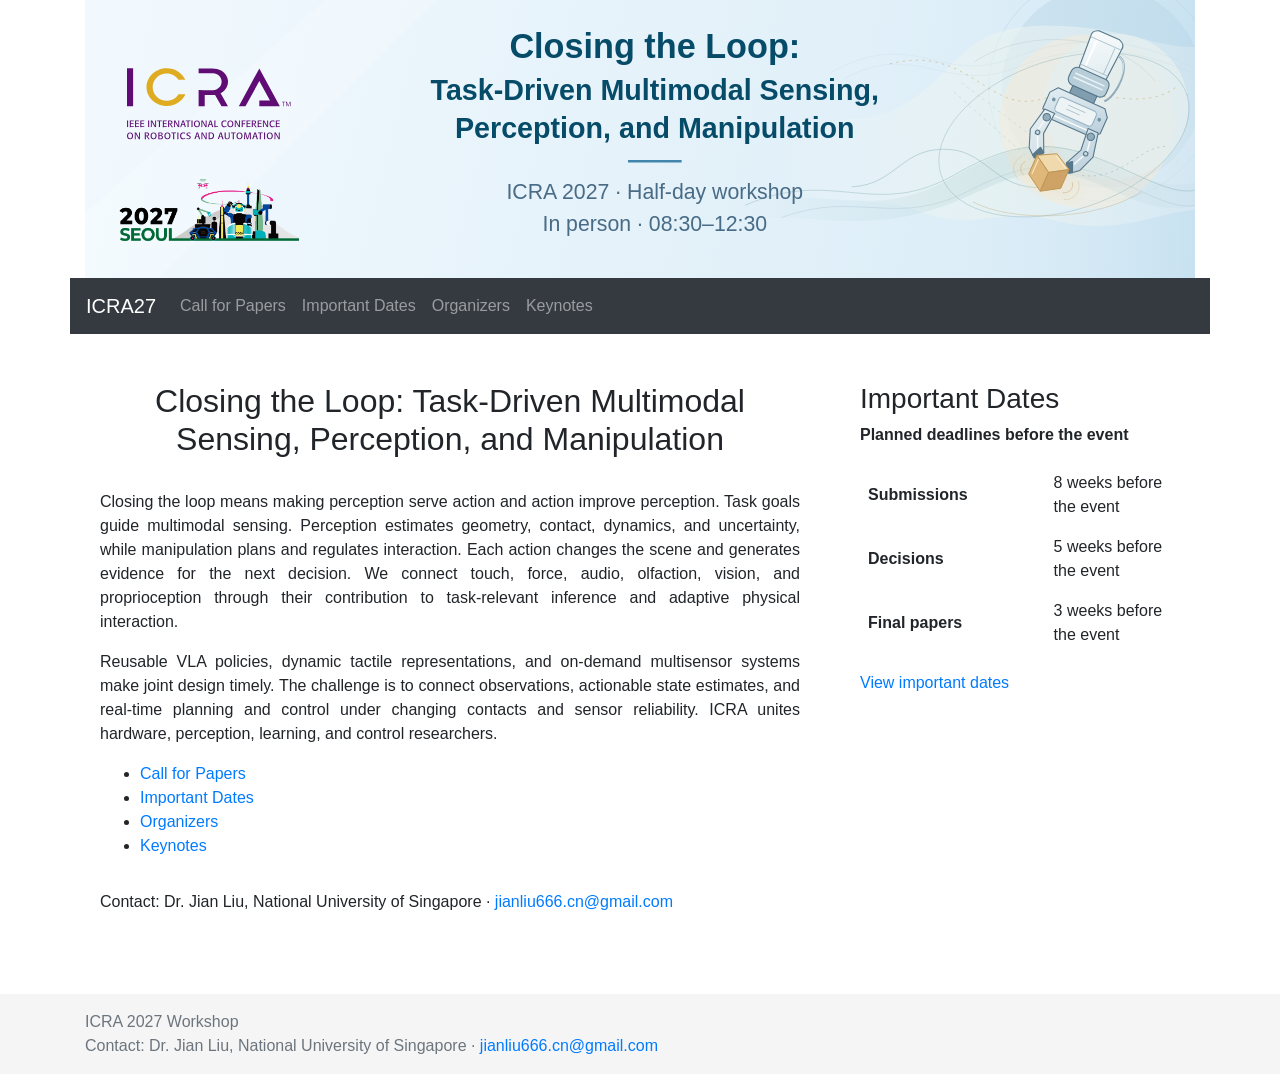
==== commit 60ccba8c: "Prevent cached styles from stretching organizer portraits" ====
--- a/index.html
+++ b/index.html
@@ -5,7 +5,7 @@
   <meta name="viewport" content="width=device-width, initial-scale=1" />
   <title>Closing the Loop: Task-Driven Multimodal Sensing, Perception, and Manipulation</title>
   <link rel="icon" href="assets/favicon.svg" type="image/svg+xml" />
-  <link rel="stylesheet" href="styles.css" />
+  <link rel="stylesheet" href="assets/styles.b970efde766a.css" />
   <script src="script.js" defer></script>
 </head>
 <body>
--- a/assets/styles.b970efde766a.css
+++ b/assets/styles.b970efde766a.css
@@ -0,0 +1,158 @@
+:root {
+  --text: #212529;
+  --muted: #6c757d;
+  --accent: #007bff;
+  --nav: #343a40;
+}
+
+* { box-sizing: border-box; }
+html { min-height: 100%; }
+body {
+  display: flex;
+  flex-direction: column;
+  min-height: 100vh;
+  margin: 0;
+  background: #fff;
+  color: var(--text);
+  font-family: -apple-system, BlinkMacSystemFont, "Segoe UI", Roboto, "Helvetica Neue", Arial, "Noto Sans", sans-serif;
+  font-size: 16px;
+  font-weight: 400;
+  line-height: 1.5;
+}
+
+a { color: var(--accent); text-decoration: none; }
+a:hover { color: #0056b3; text-decoration: underline; }
+:focus-visible { outline: 3px solid #80bdff; outline-offset: 3px; }
+
+.container {
+  width: 100%;
+  padding-inline: 15px;
+  margin-inline: auto;
+}
+
+.skip-link {
+  position: absolute;
+  z-index: 10;
+  top: 8px;
+  left: 8px;
+  padding: 8px 16px;
+  background: #fff;
+  transform: translateY(-150%);
+}
+.skip-link:focus { transform: translateY(0); }
+
+/* The banner is an editable SVG, with the same 4:1 proportions as the reference. */
+.site-header a, .site-header img { display: block; }
+.site-header img { width: 100%; height: auto; }
+
+.site-nav {
+  display: flex;
+  flex-wrap: wrap;
+  align-items: center;
+  min-height: 56px;
+  padding: 8px 16px;
+  background: var(--nav);
+}
+.site-nav a { text-decoration: none; }
+.nav-brand {
+  display: inline-block;
+  margin-right: 16px;
+  padding-block: 5px;
+  color: #fff;
+  font-size: 20px;
+  line-height: 30px;
+  white-space: nowrap;
+}
+.nav-brand:hover { color: #fff; }
+.nav-links { display: flex; flex: 1; align-items: center; }
+.nav-links a {
+  display: block;
+  padding: 8px;
+  color: rgba(255,255,255,.5);
+  line-height: 24px;
+}
+.nav-links a:hover { color: rgba(255,255,255,.75); }
+.nav-links a[aria-current="page"] { color: #fff; }
+.site-nav :focus-visible { outline-color: #fff; outline-offset: 0; }
+.menu-toggle { display: none; }
+
+.main-content { flex: 1; padding-top: 48px; padding-bottom: 64px; }
+.page-layout { display: grid; grid-template-columns: 2fr 1fr; margin-inline: -15px; }
+.page-layout.single-column { grid-template-columns: 1fr; }
+/* CV4DC uses circular, cover-cropped portraits at approximately 130 pixels. */
+.organizers-contact { text-align: center; }
+.organizer-grid { display: grid; grid-template-columns: repeat(2, minmax(0, 1fr)); gap: 32px 16px; margin-top: 48px; }
+.organizer-card { min-width: 0; text-align: center; }
+.organizer-profile { position: relative; display: block; width: 130px; max-width: 100%; aspect-ratio: 1; margin-inline: auto; overflow: hidden; border-radius: 50%; background: #f3f4f6; }
+.organizer-photo { position: absolute; inset: 0; display: block; width: 100%; height: 100%; border-radius: 50%; object-fit: cover; object-position: 50% 20%; }
+.organizer-photo-zoom { transform: scale(1.25); transform-origin: 40% 35%; }
+.organizer-name { margin: 12px 0 4px; font-size: 16px; font-weight: 700; line-height: 1.3; }
+.organizer-name a { color: inherit; }
+.organizer-name a:hover { color: var(--accent); }
+.organizer-affiliation { margin-bottom: 6px; font-size: 13px; line-height: 1.4; text-align: center; }
+.organizer-email { display: inline-block; max-width: 100%; font-size: 12px; line-height: 1.4; overflow-wrap: anywhere; }
+.content-column, .sidebar { min-width: 0; padding-inline: 30px; }
+
+h1, h2, h3 { margin-top: 0; margin-bottom: 8px; font-weight: 500; line-height: 1.2; }
+.page-title { margin-bottom: 32px; font-size: 32px; text-align: center; }
+h2 { font-size: 28px; }
+h3 { font-size: 24px; }
+p { margin: 0 0 16px; text-align: justify; text-justify: inter-word; }
+ul, ol { margin: 0 0 16px; padding-left: 40px; }
+li { margin-bottom: 0; }
+.section { margin-bottom: 24px; }
+.section:last-child { margin-bottom: 0; }
+.section > :last-child { margin-bottom: 0; }
+.section .section { margin-top: 24px; }
+.quick-links { margin-bottom: 32px; }
+.muted { color: var(--muted); }
+.small { font-size: 14px; }
+
+table { width: 100%; margin-bottom: 16px; border-collapse: collapse; }
+th, td { padding: 8px; border-bottom: 1px solid #dee2e6; text-align: left; vertical-align: top; }
+th { font-weight: 700; }
+.sidebar .section { margin-bottom: 32px; }
+.sidebar h2 { margin-bottom: 8px; }
+.sidebar p { text-align: left; }
+.dates-table th, .dates-table td { padding: 8px; border: 0; vertical-align: middle; }
+.dates-table th { width: 58%; }
+.dates-table td { width: 42%; }
+.single-column .dates-table { max-width: 720px; margin-inline: auto; }
+.sidebar a { overflow-wrap: anywhere; }
+
+.site-footer { min-height: 60px; padding-block: 16px; background: #f5f5f5; color: var(--muted); }
+.site-footer p { margin-bottom: 0; text-align: left; }
+
+@media (min-width: 576px) { .container { max-width: 540px; } }
+@media (min-width: 768px) { .container { max-width: 720px; } .organizer-grid { grid-template-columns: repeat(3, minmax(0, 1fr)); } }
+@media (min-width: 992px) { .container { max-width: 960px; } .organizer-grid { grid-template-columns: repeat(4, minmax(0, 1fr)); } }
+@media (min-width: 1200px) { .container { max-width: 1140px; } }
+
+@media (max-width: 991px) {
+  .site-nav { justify-content: space-between; }
+  .nav-links { flex-basis: 100%; flex-direction: column; align-items: stretch; }
+  .js .nav-links:not(.is-open) { display: none; }
+  .js .menu-toggle {
+    display: flex;
+    flex-direction: column;
+    justify-content: center;
+    gap: 5px;
+    width: 56px;
+    height: 40px;
+    padding: 8px 15px;
+    border: 1px solid rgba(255,255,255,.2);
+    border-radius: 4px;
+    background: transparent;
+    cursor: pointer;
+  }
+  .menu-toggle span { display: block; height: 2px; width: 24px; background: rgba(255,255,255,.6); }
+}
+
+@media (max-width: 575px) {
+  .main-content { padding-top: 32px; padding-bottom: 40px; }
+  .page-layout { grid-template-columns: 1fr; }
+  .content-column, .sidebar { padding-inline: 30px; }
+  .sidebar { margin-top: 40px; }
+}
+
+@media (max-width: 359px) { .organizer-grid { grid-template-columns: 1fr; } }
